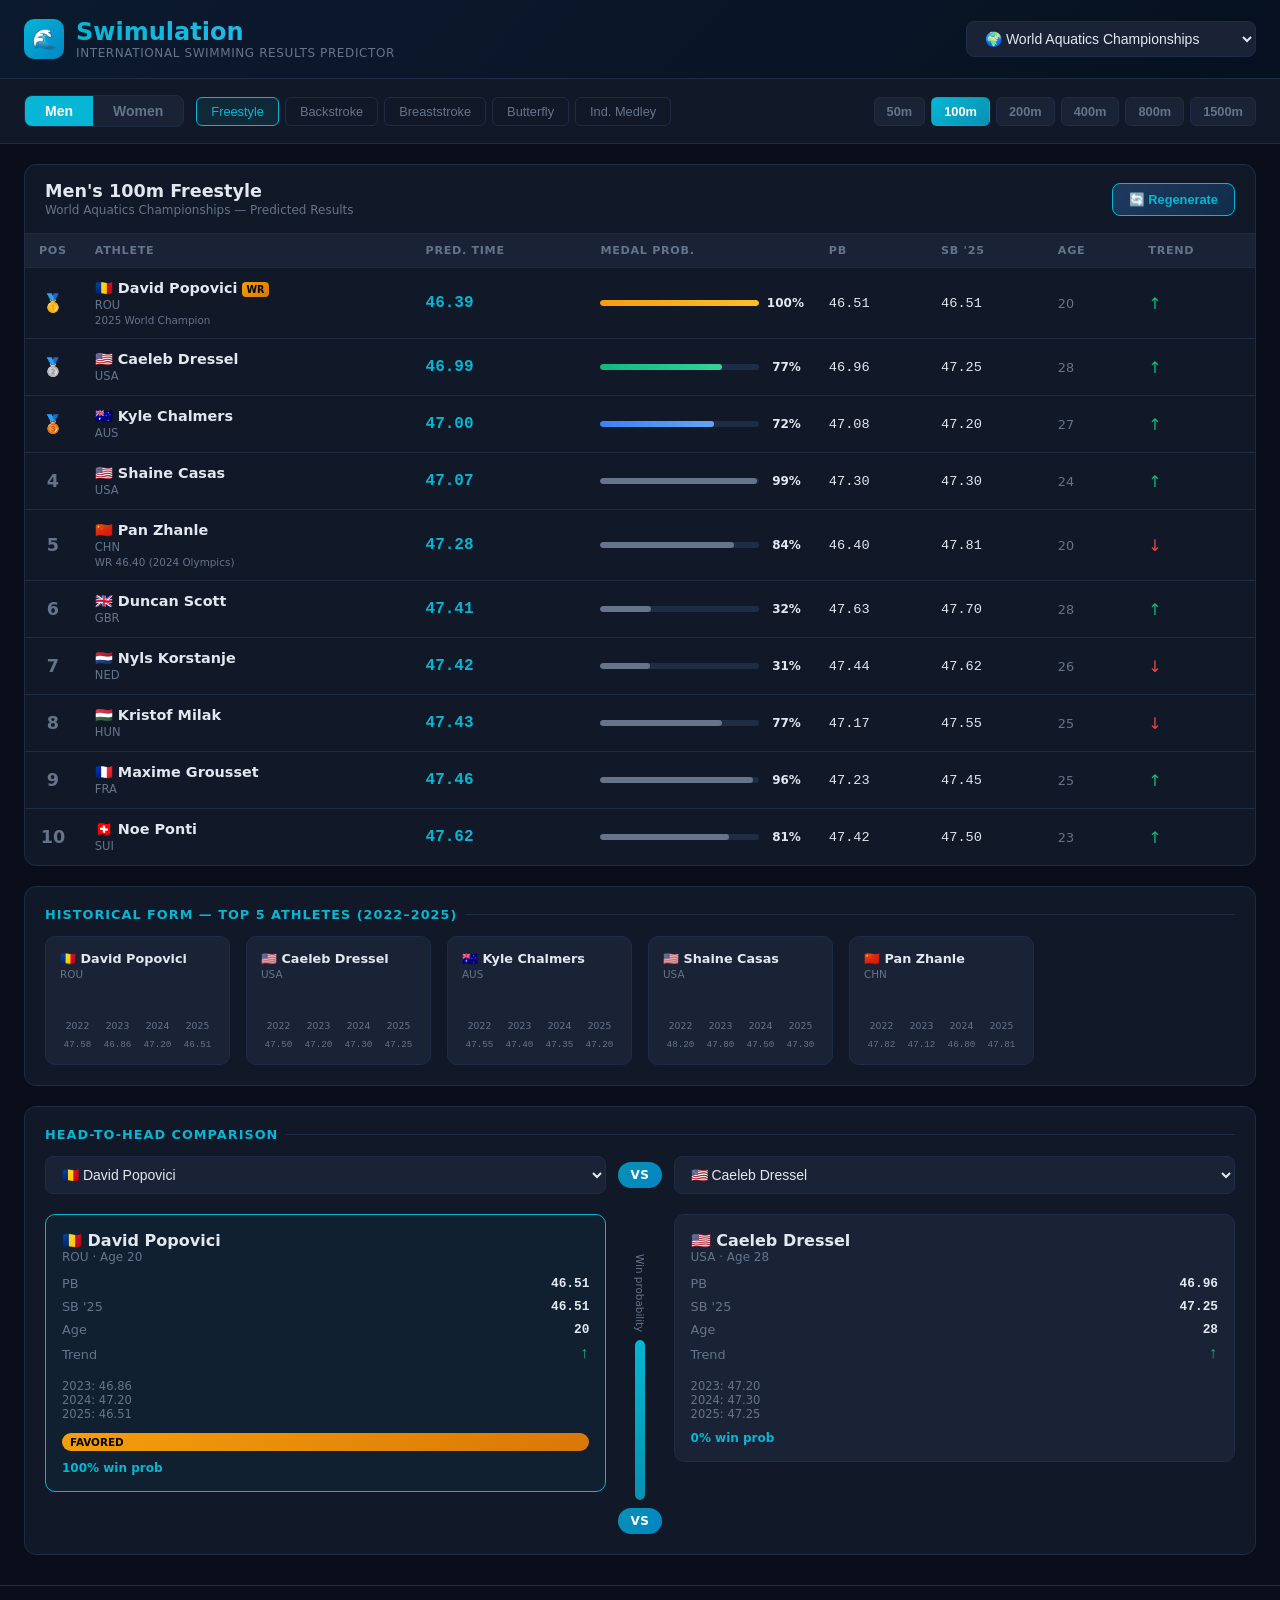
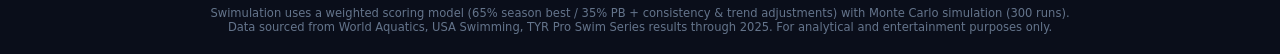
==== index.html @ b1482e3b "Initial release: Swimulation v1.0 Multi-file international swimming predictor with: - 26 Olympic eve" ====
<!DOCTYPE html>
<html lang="en">
<head>
<meta charset="UTF-8">
<meta name="viewport" content="width=device-width, initial-scale=1.0">
<title>Swimulation — International Swimming Predictor</title>
<link rel="stylesheet" href="css/styles.css">
</head>
<body>

<div class="header">
  <div class="logo">
    <div class="logo-icon">🌊</div>
    <div class="logo-text">
      <h1>Swimulation</h1>
      <p>International Swimming Results Predictor</p>
    </div>
  </div>
  <select class="comp-select" id="compSelect">
    <option value="World Aquatics Championships">🌍 World Aquatics Championships</option>
    <option value="Olympic Games">🥇 Olympic Games</option>
    <option value="Pan Pacific Championships">🏊 Pan Pacific Championships</option>
    <option value="European Aquatics Championships">🇪🇺 European Aquatics Championships</option>
    <option value="Commonwealth Games">🏴 Commonwealth Games</option>
  </select>
</div>

<div class="controls">
  <div class="gender-toggle">
    <button class="gender-btn active" onclick="setGender('M')">Men</button>
    <button class="gender-btn" onclick="setGender('W')">Women</button>
  </div>
  <div class="category-tabs" id="catTabs">
    <button class="cat-tab active" onclick="setCat('Freestyle')">Freestyle</button>
    <button class="cat-tab" onclick="setCat('Backstroke')">Backstroke</button>
    <button class="cat-tab" onclick="setCat('Breaststroke')">Breaststroke</button>
    <button class="cat-tab" onclick="setCat('Butterfly')">Butterfly</button>
    <button class="cat-tab" onclick="setCat('IM')">Ind. Medley</button>
  </div>
  <div class="dist-btns" id="distBtns"></div>
</div>

<div class="main">
  <div class="leaderboard-card animate-in" id="leaderboardCard">
    <div class="leaderboard-header">
      <div>
        <div class="event-title" id="eventTitle">Men's 100m Freestyle</div>
        <div class="event-subtitle" id="eventSubtitle">World Aquatics Championships — Predicted Results</div>
      </div>
      <button class="regen-btn" onclick="regenerate()">🔄 Regenerate</button>
    </div>
    <div class="table-wrap">
      <table>
        <thead>
          <tr>
            <th>Pos</th>
            <th>Athlete</th>
            <th>Pred. Time</th>
            <th>Medal Prob.</th>
            <th>PB</th>
            <th>SB '25</th>
            <th>Age</th>
            <th>Trend</th>
          </tr>
        </thead>
        <tbody id="leaderboardBody"></tbody>
      </table>
    </div>
  </div>

  <div class="form-card animate-in">
    <div class="section-title">Historical Form — Top 5 Athletes (2022–2025)</div>
    <div class="form-charts" id="formCharts"></div>
  </div>

  <div class="h2h-card animate-in">
    <div class="section-title">Head-to-Head Comparison</div>
    <div class="h2h-selectors">
      <select class="h2h-select" id="h2h1" onchange="renderH2H()"></select>
      <span class="vs-badge">VS</span>
      <select class="h2h-select" id="h2h2" onchange="renderH2H()"></select>
    </div>
    <div id="h2hPanel"></div>
  </div>
</div>

<div class="footer">
  Swimulation uses a weighted scoring model (65% season best / 35% PB + consistency &amp; trend adjustments) with Monte Carlo simulation (300 runs).<br>
  Data sourced from World Aquatics, USA Swimming, TYR Pro Swim Series results through 2025. For analytical and entertainment purposes only.
</div>

<script src="js/data/events.js"></script>
<script src="js/data/athletes.js"></script>
<script src="js/simulation.js"></script>
<script src="js/render.js"></script>
<script src="js/app.js"></script>
</body>
</html>
---- css/styles.css ----
/* ─── Design Tokens ─────────────────────────────────────────────────────────── */
:root {
  --bg:         #0a0e1a;
  --surface:    #111827;
  --surface2:   #1a2235;
  --border:     #1e2d45;
  --gold:       #f59e0b;
  --silver:     #94a3b8;
  --bronze:     #cd7c40;
  --teal:       #06b6d4;
  --teal-dark:  #0891b2;
  --text:       #e2e8f0;
  --text-muted: #64748b;
  --green:      #10b981;
  --red:        #ef4444;
  --amber:      #f59e0b;
  --blue:       #3b82f6;
}

/* ─── Reset ─────────────────────────────────────────────────────────────────── */
* { box-sizing: border-box; margin: 0; padding: 0; }
body {
  background: var(--bg);
  color: var(--text);
  font-family: 'Segoe UI', system-ui, sans-serif;
  min-height: 100vh;
}

/* ─── Header ─────────────────────────────────────────────────────────────────── */
.header {
  background: linear-gradient(135deg, #0c1a2e 0%, #0a1628 50%, #061020 100%);
  border-bottom: 1px solid var(--border);
  padding: 18px 24px;
  display: flex;
  align-items: center;
  justify-content: space-between;
  flex-wrap: wrap;
  gap: 12px;
}
.logo { display: flex; align-items: center; gap: 12px; }
.logo-icon {
  width: 40px; height: 40px;
  background: linear-gradient(135deg, var(--teal), #0284c7);
  border-radius: 10px;
  display: flex; align-items: center; justify-content: center;
  font-size: 20px;
}
.logo-text h1 {
  font-size: 1.5rem; font-weight: 700;
  background: linear-gradient(90deg, var(--teal), #38bdf8);
  -webkit-background-clip: text; -webkit-text-fill-color: transparent; background-clip: text;
}
.logo-text p { font-size: 0.75rem; color: var(--text-muted); letter-spacing: 0.05em; text-transform: uppercase; }
.comp-select {
  background: var(--surface2); border: 1px solid var(--border);
  color: var(--text); padding: 8px 14px; border-radius: 8px;
  font-size: 0.875rem; cursor: pointer; outline: none;
}
.comp-select:focus { border-color: var(--teal); }

/* ─── Controls ───────────────────────────────────────────────────────────────── */
.controls {
  padding: 16px 24px;
  background: var(--surface);
  border-bottom: 1px solid var(--border);
  display: flex; flex-wrap: wrap; gap: 12px; align-items: center;
}
.gender-toggle {
  display: flex; background: var(--surface2);
  border-radius: 8px; overflow: hidden; border: 1px solid var(--border);
}
.gender-btn {
  padding: 7px 20px; font-size: 0.875rem; font-weight: 600;
  cursor: pointer; border: none; background: transparent; color: var(--text-muted); transition: all 0.2s;
}
.gender-btn.active { background: var(--teal); color: #fff; }
.category-tabs { display: flex; flex-wrap: wrap; gap: 6px; }
.cat-tab {
  padding: 6px 14px; border-radius: 6px; border: 1px solid var(--border);
  background: transparent; color: var(--text-muted); font-size: 0.8rem;
  cursor: pointer; transition: all 0.2s; font-weight: 500;
}
.cat-tab.active { border-color: var(--teal); color: var(--teal); background: rgba(6,182,212,0.1); }
.dist-btns { display: flex; flex-wrap: wrap; gap: 6px; margin-left: auto; }
.dist-btn {
  padding: 6px 12px; border-radius: 6px; border: 1px solid var(--border);
  background: var(--surface2); color: var(--text-muted); font-size: 0.8rem;
  cursor: pointer; transition: all 0.2s; font-weight: 600;
}
.dist-btn.active {
  background: linear-gradient(135deg, var(--teal), var(--teal-dark));
  border-color: transparent; color: #fff;
}

/* ─── Main Layout ────────────────────────────────────────────────────────────── */
.main { padding: 20px 24px; display: grid; gap: 20px; max-width: 1400px; margin: 0 auto; }

/* ─── Section Titles ─────────────────────────────────────────────────────────── */
.section-title {
  font-size: 0.8rem; font-weight: 700; letter-spacing: 0.08em;
  text-transform: uppercase; color: var(--teal); margin-bottom: 14px;
  display: flex; align-items: center; gap: 8px;
}
.section-title::after { content: ''; flex: 1; height: 1px; background: var(--border); }

/* ─── Leaderboard ────────────────────────────────────────────────────────────── */
.leaderboard-card {
  background: var(--surface); border: 1px solid var(--border); border-radius: 12px; overflow: hidden;
}
.leaderboard-header {
  padding: 16px 20px; display: flex; align-items: center; justify-content: space-between;
  border-bottom: 1px solid var(--border);
}
.event-title { font-size: 1.1rem; font-weight: 700; }
.event-subtitle { font-size: 0.75rem; color: var(--text-muted); margin-top: 2px; }
.regen-btn {
  background: linear-gradient(135deg, #1e3a5f, #0f2d4a);
  border: 1px solid var(--teal); color: var(--teal);
  padding: 8px 16px; border-radius: 8px; cursor: pointer;
  font-size: 0.8rem; font-weight: 600; transition: all 0.2s;
  display: flex; align-items: center; gap: 6px;
}
.regen-btn:hover { background: rgba(6,182,212,0.15); }
.table-wrap { overflow-x: auto; }
table { width: 100%; border-collapse: collapse; font-size: 0.875rem; }
thead th {
  background: var(--surface2); padding: 10px 14px; text-align: left;
  font-size: 0.7rem; font-weight: 700; text-transform: uppercase;
  letter-spacing: 0.06em; color: var(--text-muted); border-bottom: 1px solid var(--border);
  white-space: nowrap;
}
tbody tr { border-bottom: 1px solid var(--border); transition: background 0.15s; }
tbody tr:last-child { border-bottom: none; }
tbody tr:hover { background: rgba(255,255,255,0.03); }
tbody td { padding: 12px 14px; vertical-align: middle; white-space: nowrap; }
.pos-cell { font-weight: 800; font-size: 1.1rem; text-align: center; width: 48px; }
.pos-1 { color: var(--gold); }
.pos-2 { color: var(--silver); }
.pos-3 { color: var(--bronze); }
.pos-other { color: var(--text-muted); }
.athlete-name { font-weight: 600; font-size: 0.9rem; }
.athlete-country { font-size: 0.72rem; color: var(--text-muted); margin-top: 1px; }
.pred-time { font-weight: 700; font-family: 'Courier New', monospace; font-size: 1rem; color: var(--teal); }
.prob-cell { min-width: 140px; }
.prob-bar-wrap { display: flex; align-items: center; gap: 8px; }
.prob-bar-bg { flex: 1; height: 6px; background: var(--border); border-radius: 3px; overflow: hidden; }
.prob-bar-fill { height: 100%; border-radius: 3px; transition: width 0.5s ease; }
.prob-bar-gold   { background: linear-gradient(90deg, var(--gold),  #fbbf24); }
.prob-bar-green  { background: linear-gradient(90deg, var(--green), #34d399); }
.prob-bar-blue   { background: linear-gradient(90deg, var(--blue),  #60a5fa); }
.prob-bar-grey   { background: var(--text-muted); }
.prob-pct { font-size: 0.75rem; font-weight: 700; width: 34px; text-align: right; }
.trend-up   { color: var(--green); font-size: 1rem; }
.trend-down { color: var(--red);   font-size: 1rem; }
.trend-flat { color: var(--text-muted); font-size: 1rem; }
.time-mono  { font-family: 'Courier New', monospace; font-size: 0.85rem; }
.age-cell   { color: var(--text-muted); font-size: 0.8rem; }
.wr-badge {
  display: inline-block; background: linear-gradient(135deg, var(--gold), #d97706);
  color: #000; font-size: 0.6rem; font-weight: 800; padding: 2px 5px;
  border-radius: 4px; margin-left: 4px; vertical-align: middle;
}

/* ─── Historical Form ────────────────────────────────────────────────────────── */
.form-card { background: var(--surface); border: 1px solid var(--border); border-radius: 12px; padding: 20px; }
.form-charts { display: grid; grid-template-columns: repeat(auto-fill, minmax(175px, 1fr)); gap: 16px; margin-top: 4px; }
.form-athlete { background: var(--surface2); border-radius: 10px; padding: 14px; border: 1px solid var(--border); }
.form-athlete-name { font-size: 0.8rem; font-weight: 700; margin-bottom: 2px; }
.form-athlete-country { font-size: 0.65rem; color: var(--text-muted); margin-bottom: 10px; }
.form-bars { display: flex; align-items: flex-end; gap: 5px; height: 60px; }
.form-year-col { display: flex; flex-direction: column; align-items: center; gap: 4px; flex: 1; }
.form-bar { width: 100%; border-radius: 3px 3px 0 0; transition: height 0.4s ease; }
.form-year-label { font-size: 0.58rem; color: var(--text-muted); }
.form-time-label { font-size: 0.58rem; font-family: monospace; color: var(--text-muted); margin-top: 4px; }

/* ─── Head to Head ───────────────────────────────────────────────────────────── */
.h2h-card { background: var(--surface); border: 1px solid var(--border); border-radius: 12px; padding: 20px; }
.h2h-selectors { display: flex; align-items: center; gap: 12px; margin-bottom: 20px; flex-wrap: wrap; }
.h2h-select {
  flex: 1; min-width: 160px; background: var(--surface2); border: 1px solid var(--border);
  color: var(--text); padding: 9px 12px; border-radius: 8px; font-size: 0.875rem; outline: none; cursor: pointer;
}
.h2h-select:focus { border-color: var(--teal); }
.vs-badge {
  background: linear-gradient(135deg, var(--teal-dark), #0284c7);
  color: white; padding: 6px 12px; border-radius: 20px;
  font-size: 0.75rem; font-weight: 800; letter-spacing: 0.05em;
}
.h2h-comparison { display: grid; grid-template-columns: 1fr auto 1fr; gap: 12px; align-items: start; }
.h2h-athlete { background: var(--surface2); border-radius: 10px; padding: 16px; border: 1px solid var(--border); }
.h2h-athlete.winner { border-color: var(--teal); background: rgba(6,182,212,0.05); }
.h2h-name { font-size: 1rem; font-weight: 700; }
.h2h-country { font-size: 0.75rem; color: var(--text-muted); margin-bottom: 12px; }
.h2h-stats { display: flex; flex-direction: column; gap: 8px; }
.h2h-stat { display: flex; justify-content: space-between; align-items: center; font-size: 0.8rem; }
.h2h-stat-label { color: var(--text-muted); }
.h2h-stat-val { font-weight: 700; font-family: monospace; }
.h2h-stat-val.win { color: var(--green); }
.h2h-mid { display: flex; flex-direction: column; align-items: center; gap: 8px; padding-top: 40px; }
.h2h-prob-bar { width: 10px; height: 160px; background: var(--border); border-radius: 5px; overflow: hidden; position: relative; }
.h2h-prob-fill { position: absolute; bottom: 0; width: 100%; border-radius: 5px; background: linear-gradient(180deg, var(--teal), var(--teal-dark)); transition: height 0.5s ease; }
.h2h-label { font-size: 0.65rem; color: var(--text-muted); writing-mode: vertical-rl; text-orientation: mixed; }
.favored-badge {
  background: linear-gradient(135deg, var(--gold), #d97706);
  color: #000; font-size: 0.65rem; font-weight: 800; padding: 3px 8px; border-radius: 10px; text-transform: uppercase;
}
.no-data { color: var(--text-muted); font-size: 0.85rem; text-align: center; padding: 20px; }

/* ─── Footer ─────────────────────────────────────────────────────────────────── */
.footer {
  text-align: center; padding: 20px; color: var(--text-muted);
  font-size: 0.72rem; border-top: 1px solid var(--border); margin-top: 10px;
}

/* ─── Responsive ─────────────────────────────────────────────────────────────── */
@media (max-width: 700px) {
  .header { flex-direction: column; align-items: flex-start; }
  .controls { flex-direction: column; align-items: flex-start; }
  .dist-btns { margin-left: 0; }
  .h2h-comparison { grid-template-columns: 1fr; }
  .h2h-mid { flex-direction: row; padding-top: 0; }
  .h2h-prob-bar { width: 160px; height: 10px; }
  .h2h-prob-fill { top: 0; bottom: auto; height: 100%; width: 50%; right: 0; left: auto; }
  .main { padding: 14px; }
}

/* ─── Animations ─────────────────────────────────────────────────────────────── */
.animate-in { animation: fadeSlide 0.35s ease forwards; }
@keyframes fadeSlide {
  from { opacity: 0; transform: translateY(8px); }
  to   { opacity: 1; transform: translateY(0); }
}
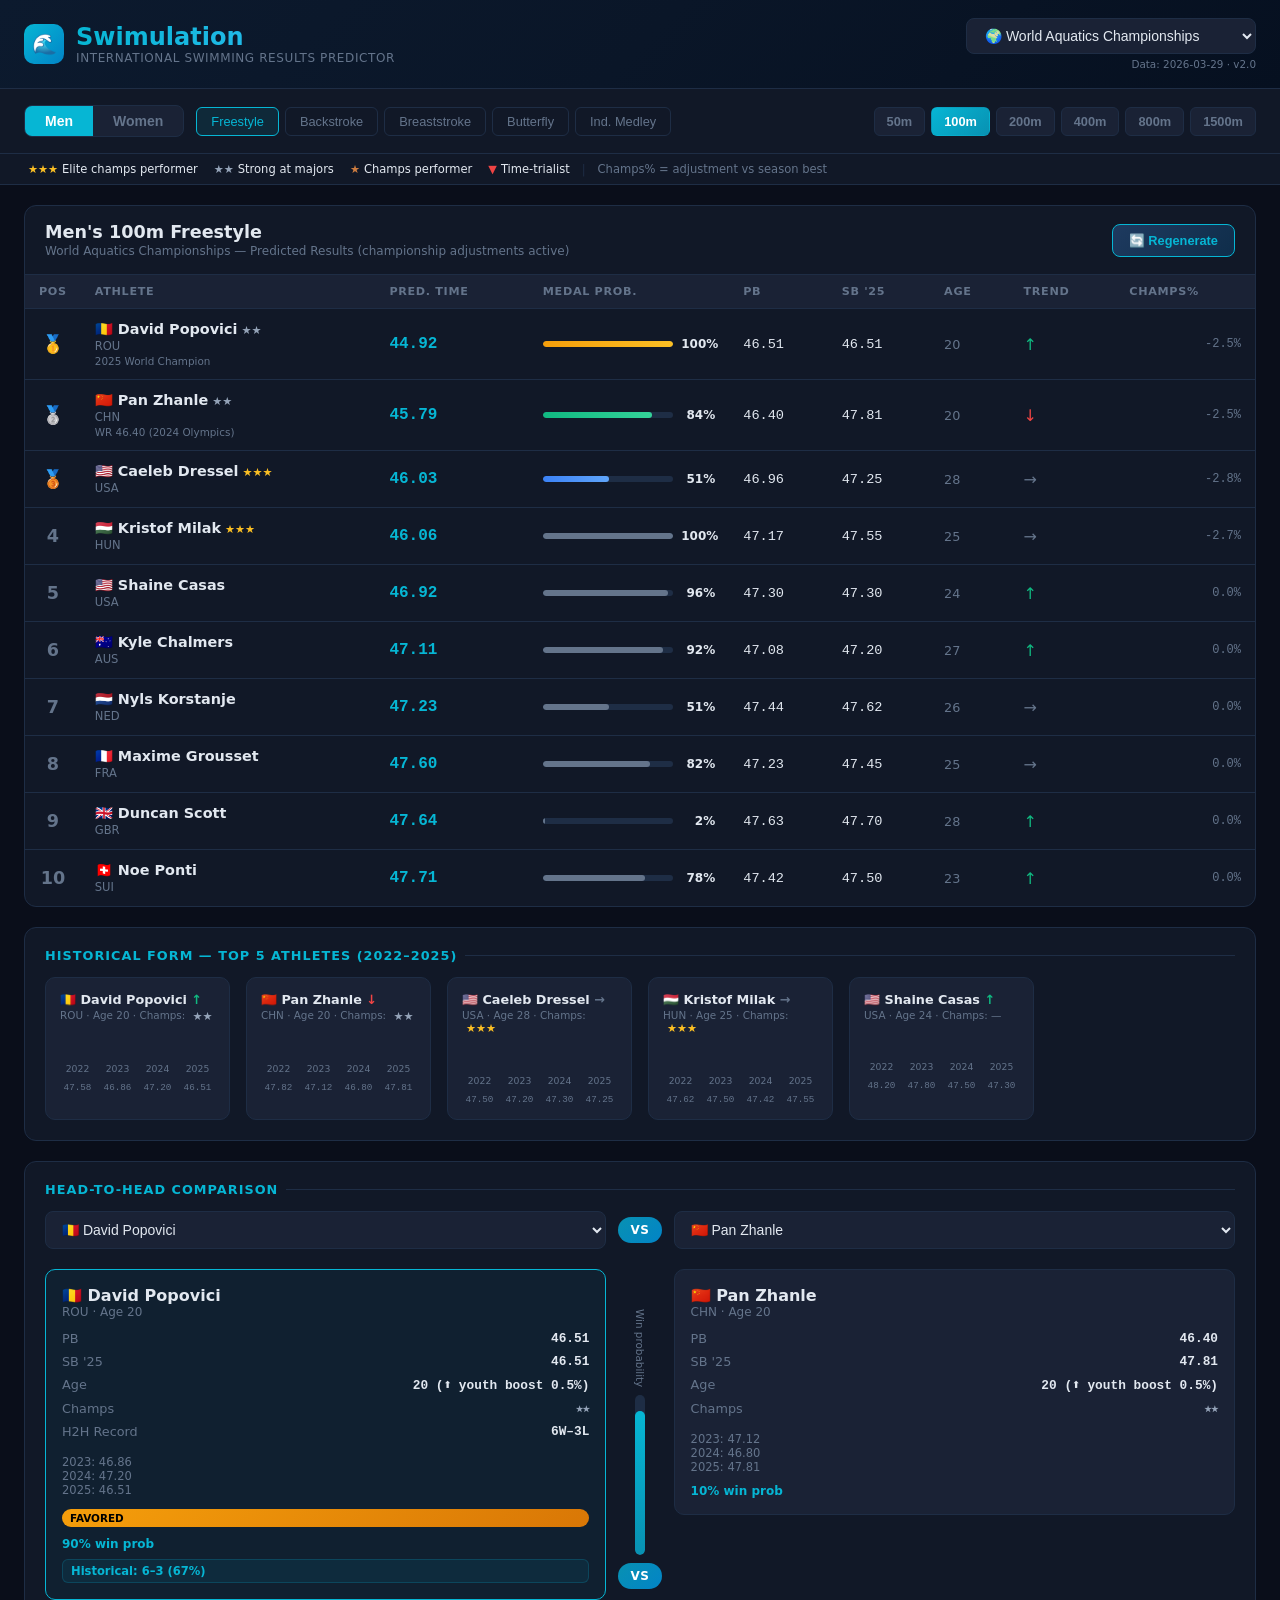
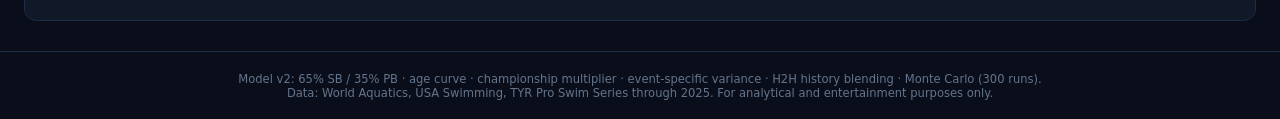
==== commit b6a98838: "feat: v2 model — age curve, champsMult, H2H, event variance, JSON data, scraper, backtest, GH Action" ====
--- a/index.html
+++ b/index.html
@@ -16,28 +16,42 @@
       <p>International Swimming Results Predictor</p>
     </div>
   </div>
-  <select class="comp-select" id="compSelect">
-    <option value="World Aquatics Championships">🌍 World Aquatics Championships</option>
-    <option value="Olympic Games">🥇 Olympic Games</option>
-    <option value="Pan Pacific Championships">🏊 Pan Pacific Championships</option>
-    <option value="European Aquatics Championships">🇪🇺 European Aquatics Championships</option>
-    <option value="Commonwealth Games">🏴 Commonwealth Games</option>
-  </select>
+  <div class="header-right">
+    <select class="comp-select" id="compSelect">
+      <option value="World Aquatics Championships">🌍 World Aquatics Championships</option>
+      <option value="Olympic Games">🥇 Olympic Games</option>
+      <option value="Pan Pacific Championships">🏊 Pan Pacific Championships</option>
+      <option value="European Aquatics Championships">🇪🇺 European Aquatics Championships</option>
+      <option value="Commonwealth Games">🏴 Commonwealth Games</option>
+      <option value="US Nationals">🇺🇸 US Nationals</option>
+      <option value="TYR Pro Swim Series">🏅 TYR Pro Swim Series</option>
+    </select>
+    <div class="data-version" id="dataVersion">Loading data…</div>
+  </div>
 </div>
 
 <div class="controls">
   <div class="gender-toggle">
-    <button class="gender-btn active" onclick="setGender('M')">Men</button>
-    <button class="gender-btn" onclick="setGender('W')">Women</button>
+    <button class="gender-btn active" data-gender="M" onclick="setGender('M')">Men</button>
+    <button class="gender-btn" data-gender="W" onclick="setGender('W')">Women</button>
   </div>
   <div class="category-tabs" id="catTabs">
-    <button class="cat-tab active" onclick="setCat('Freestyle')">Freestyle</button>
-    <button class="cat-tab" onclick="setCat('Backstroke')">Backstroke</button>
-    <button class="cat-tab" onclick="setCat('Breaststroke')">Breaststroke</button>
-    <button class="cat-tab" onclick="setCat('Butterfly')">Butterfly</button>
-    <button class="cat-tab" onclick="setCat('IM')">Ind. Medley</button>
+    <button class="cat-tab active" data-cat="Freestyle"    onclick="setCat('Freestyle')">Freestyle</button>
+    <button class="cat-tab"        data-cat="Backstroke"   onclick="setCat('Backstroke')">Backstroke</button>
+    <button class="cat-tab"        data-cat="Breaststroke" onclick="setCat('Breaststroke')">Breaststroke</button>
+    <button class="cat-tab"        data-cat="Butterfly"    onclick="setCat('Butterfly')">Butterfly</button>
+    <button class="cat-tab"        data-cat="IM"           onclick="setCat('IM')">Ind. Medley</button>
   </div>
   <div class="dist-btns" id="distBtns"></div>
+</div>
+
+<div class="model-legend">
+  <span class="legend-item"><span class="champs-badge champs-elite">★★★</span> Elite champs performer</span>
+  <span class="legend-item"><span class="champs-badge champs-good">★★</span> Strong at majors</span>
+  <span class="legend-item"><span class="champs-badge champs-ok">★</span> Champs performer</span>
+  <span class="legend-item"><span class="champs-badge champs-poor">▼</span> Time-trialist</span>
+  <span class="legend-sep">|</span>
+  <span class="legend-item" style="color:var(--text-muted);font-size:0.72rem">Champs% = adjustment vs season best</span>
 </div>
 
 <div class="main">
@@ -61,6 +75,7 @@
             <th>SB '25</th>
             <th>Age</th>
             <th>Trend</th>
+            <th title="Championship multiplier vs season best">Champs%</th>
           </tr>
         </thead>
         <tbody id="leaderboardBody"></tbody>
@@ -85,12 +100,11 @@
 </div>
 
 <div class="footer">
-  Swimulation uses a weighted scoring model (65% season best / 35% PB + consistency &amp; trend adjustments) with Monte Carlo simulation (300 runs).<br>
-  Data sourced from World Aquatics, USA Swimming, TYR Pro Swim Series results through 2025. For analytical and entertainment purposes only.
+  Model v2: 65% SB / 35% PB · age curve · championship multiplier · event-specific variance · H2H history blending · Monte Carlo (300 runs).<br>
+  Data: World Aquatics, USA Swimming, TYR Pro Swim Series through 2025. For analytical and entertainment purposes only.
 </div>
 
 <script src="js/data/events.js"></script>
-<script src="js/data/athletes.js"></script>
 <script src="js/simulation.js"></script>
 <script src="js/render.js"></script>
 <script src="js/app.js"></script>
--- a/css/styles.css
+++ b/css/styles.css
@@ -230,3 +230,51 @@
   from { opacity: 0; transform: translateY(8px); }
   to   { opacity: 1; transform: translateY(0); }
 }
+
+/* ─── v2.0 New Styles ────────────────────────────────────────────────────────── */
+
+/* Header right */
+.header-right { display: flex; flex-direction: column; align-items: flex-end; gap: 4px; }
+.data-version { font-size: 0.65rem; color: var(--text-muted); }
+
+/* Championship performer badges */
+.champs-badge { font-size: 0.7rem; margin-left: 4px; vertical-align: middle; }
+.champs-elite  { color: #fbbf24; }
+.champs-good   { color: #94a3b8; }
+.champs-ok     { color: #cd7c40; }
+.champs-poor   { color: var(--red); }
+
+/* H2H historical record */
+.h2h-hist-record {
+  margin-top: 8px; font-size: 0.72rem; color: var(--teal);
+  font-weight: 600; padding: 4px 8px; background: rgba(6,182,212,0.08);
+  border-radius: 6px; border: 1px solid rgba(6,182,212,0.2);
+}
+
+/* Retired/inactive row */
+.retired-row td { padding: 8px 14px; }
+.retired-note {
+  font-size: 0.72rem; color: var(--text-muted);
+  background: rgba(239,68,68,0.05); border-top: 1px dashed var(--border);
+  font-style: italic;
+}
+.status-badge {
+  display: inline-block; font-size: 0.6rem; font-weight: 700;
+  padding: 1px 5px; border-radius: 4px; margin-left: 4px; vertical-align: middle;
+}
+.status-badge.retired { background: rgba(239,68,68,0.15); color: var(--red); border: 1px solid rgba(239,68,68,0.3); }
+
+/* Champs multiplier column */
+.champs-mult-cell { font-size: 0.75rem; font-family: monospace; color: var(--text-muted); text-align: right; }
+
+/* Model legend */
+.model-legend {
+  display: flex; flex-wrap: wrap; gap: 12px; align-items: center;
+  padding: 8px 24px; background: var(--surface); border-bottom: 1px solid var(--border);
+  font-size: 0.72rem;
+}
+.legend-item { display: flex; align-items: center; gap: 4px; }
+.legend-sep { color: var(--border); }
+
+/* Age info in H2H */
+.h2h-age-note { font-size: 0.68rem; color: var(--text-muted); font-style: italic; }
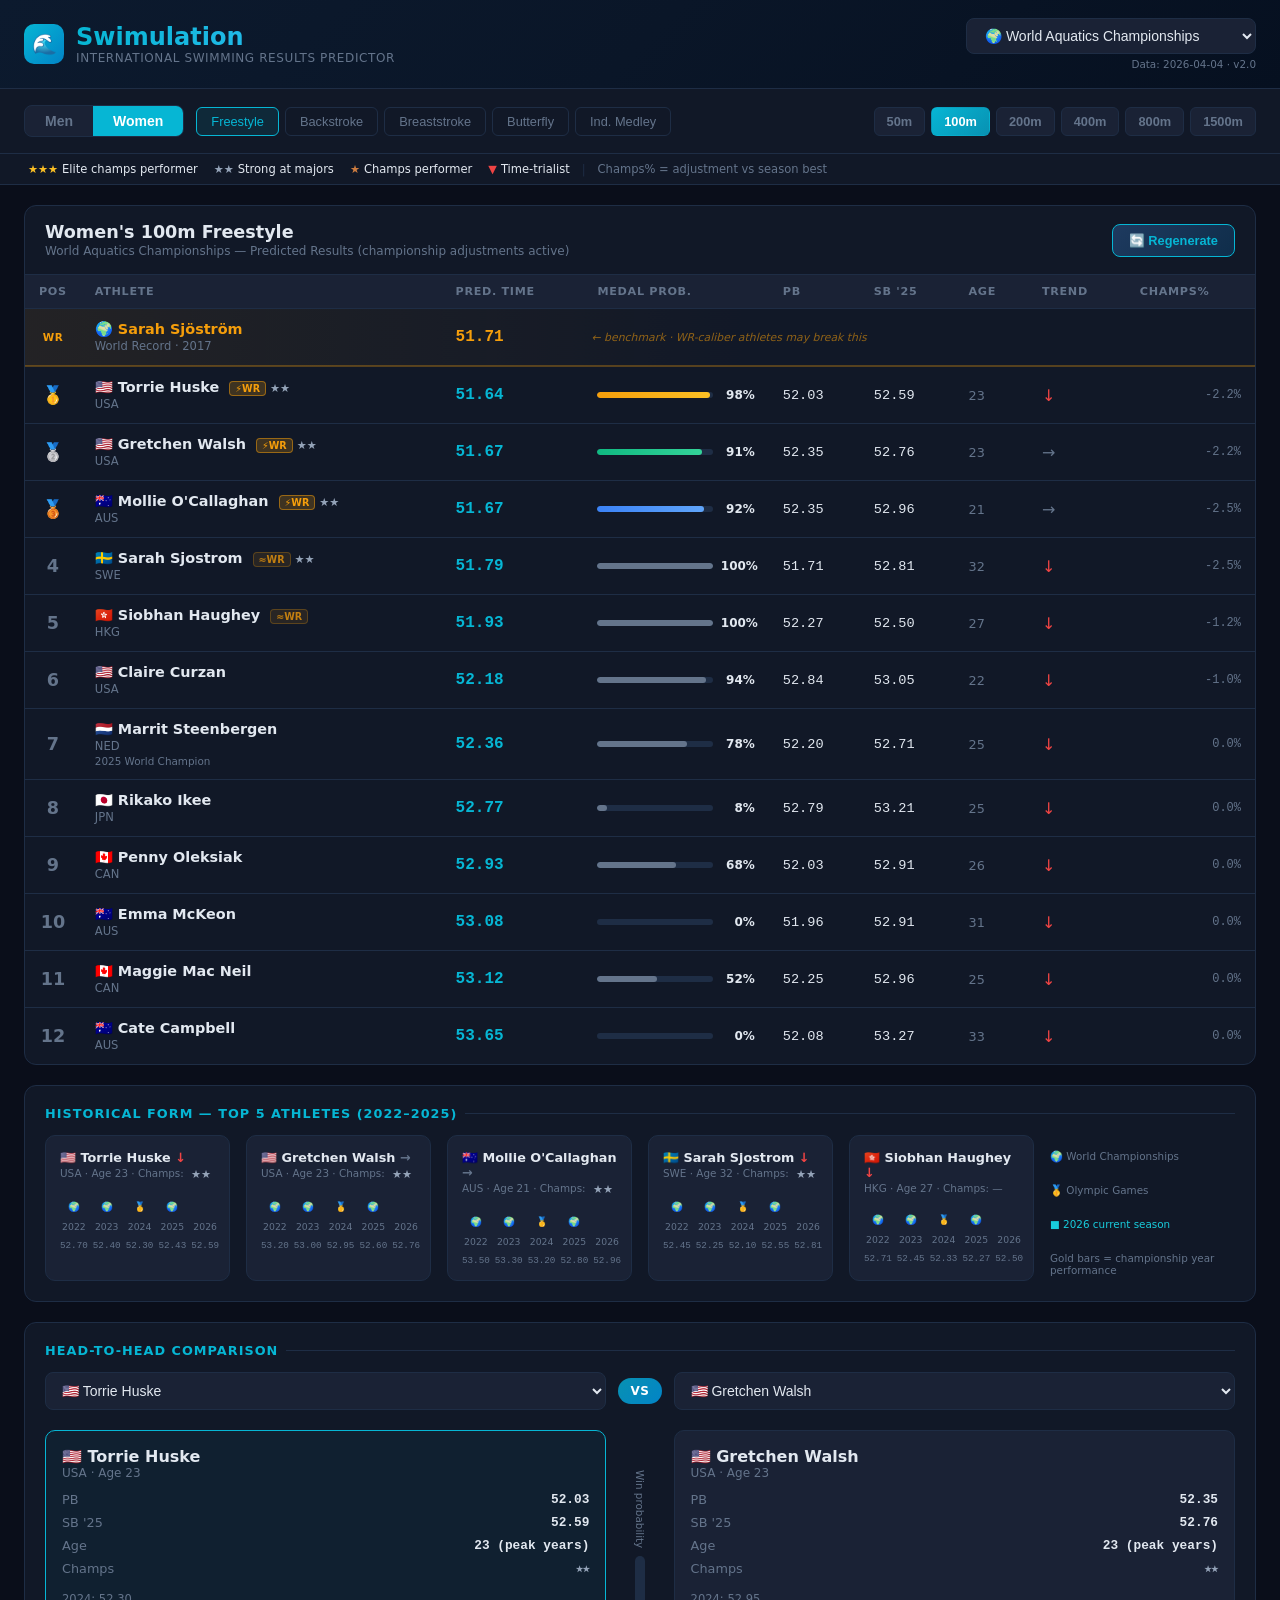
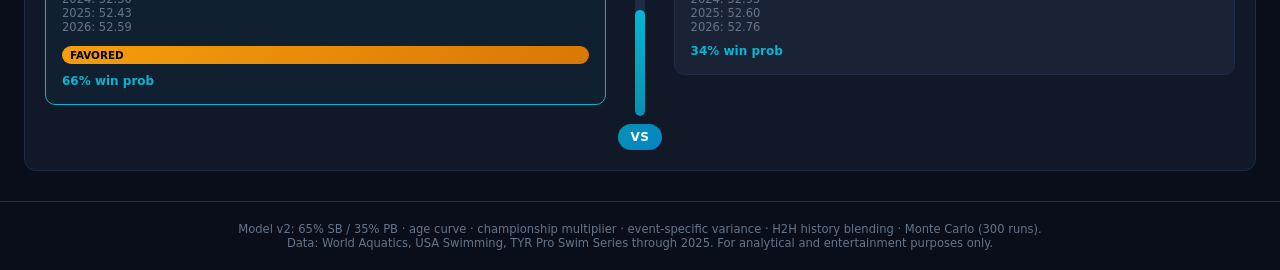
==== commit 1fe7f84b: "feat: athlete profiles, championship overlays, expanded 2026 data - Women set as default gender on l" ====
--- a/index.html
+++ b/index.html
@@ -32,8 +32,8 @@
 
 <div class="controls">
   <div class="gender-toggle">
-    <button class="gender-btn active" data-gender="M" onclick="setGender('M')">Men</button>
-    <button class="gender-btn" data-gender="W" onclick="setGender('W')">Women</button>
+    <button class="gender-btn" data-gender="M" onclick="setGender('M')">Men</button>
+    <button class="gender-btn active" data-gender="W" onclick="setGender('W')">Women</button>
   </div>
   <div class="category-tabs" id="catTabs">
     <button class="cat-tab active" data-cat="Freestyle"    onclick="setCat('Freestyle')">Freestyle</button>
@@ -104,6 +104,20 @@
   Data: World Aquatics, USA Swimming, TYR Pro Swim Series through 2025. For analytical and entertainment purposes only.
 </div>
 
+<!-- ── Athlete Profile Modal ──────────────────────────────────────────── -->
+<div class="modal-overlay" id="profileModal" onclick="closeProfile()">
+  <div class="modal-box" onclick="event.stopPropagation()">
+    <div class="modal-header">
+      <div>
+        <div class="modal-athlete-name" id="profileName"></div>
+        <div class="modal-athlete-meta" id="profileMeta"></div>
+      </div>
+      <button class="modal-close" onclick="closeProfile()">✕</button>
+    </div>
+    <div class="modal-body" id="profileContent"></div>
+  </div>
+</div>
+
 <script src="js/data/events.js"></script>
 <script src="js/simulation.js"></script>
 <script src="js/render.js"></script>
--- a/css/styles.css
+++ b/css/styles.css
@@ -278,3 +278,124 @@
 
 /* Age info in H2H */
 .h2h-age-note { font-size: 0.68rem; color: var(--text-muted); font-style: italic; }
+
+/* World Record reference row */
+.wr-ref-row {
+  background: linear-gradient(90deg, rgba(245,158,11,0.08) 0%, transparent 60%);
+  border-bottom: 2px solid rgba(245,158,11,0.3);
+}
+.wr-ref-pos {
+  color: var(--gold) !important;
+  font-size: 0.65rem !important;
+  font-weight: 800;
+  letter-spacing: 0.04em;
+}
+.wr-ref-name { color: var(--gold) !important; }
+.wr-ref-time {
+  color: var(--gold) !important;
+  font-weight: 700;
+}
+.wr-ref-note {
+  font-size: 0.68rem;
+  color: rgba(245,158,11,0.55);
+  font-style: italic;
+  padding-left: 8px !important;
+}
+
+/* ─── Athlete Profile Modal ──────────────────────────────────────────────────── */
+.modal-overlay {
+  position: fixed; inset: 0; z-index: 1000;
+  background: rgba(0,0,0,0.75); backdrop-filter: blur(4px);
+  display: flex; align-items: center; justify-content: center;
+  padding: 20px; opacity: 0; pointer-events: none; transition: opacity 0.2s;
+}
+.modal-overlay.open { opacity: 1; pointer-events: all; }
+.modal-box {
+  background: var(--surface); border: 1px solid var(--border);
+  border-radius: 14px; width: 100%; max-width: 760px;
+  max-height: 88vh; overflow-y: auto;
+  box-shadow: 0 24px 60px rgba(0,0,0,0.6);
+  animation: modalIn 0.22s ease;
+}
+@keyframes modalIn {
+  from { transform: translateY(14px) scale(0.97); opacity: 0; }
+  to   { transform: translateY(0) scale(1); opacity: 1; }
+}
+.modal-header {
+  display: flex; align-items: flex-start; justify-content: space-between;
+  padding: 20px 22px 16px; border-bottom: 1px solid var(--border);
+  position: sticky; top: 0; z-index: 1;
+  background: var(--surface);
+}
+.modal-athlete-name { font-size: 1.4rem; font-weight: 800; }
+.modal-athlete-meta { font-size: 0.8rem; color: var(--text-muted); margin-top: 3px; }
+.modal-close {
+  background: var(--surface2); border: 1px solid var(--border);
+  color: var(--text-muted); width: 32px; height: 32px; border-radius: 8px;
+  cursor: pointer; font-size: 1rem; display: flex; align-items: center; justify-content: center;
+  flex-shrink: 0; transition: all 0.15s;
+}
+.modal-close:hover { color: var(--text); border-color: var(--text-muted); }
+.modal-body { padding: 20px 22px; }
+.profile-stats { display: flex; flex-wrap: wrap; gap: 10px; margin-bottom: 22px; }
+.profile-stat-chip {
+  background: var(--surface2); border: 1px solid var(--border);
+  border-radius: 8px; padding: 8px 14px; font-size: 0.8rem;
+}
+.profile-stat-chip .chip-label {
+  color: var(--text-muted); font-size: 0.68rem; text-transform: uppercase;
+  letter-spacing: 0.04em; margin-bottom: 2px;
+}
+.profile-stat-chip .chip-val { font-weight: 700; font-family: monospace; }
+.profile-events-title {
+  font-size: 0.72rem; font-weight: 700; letter-spacing: 0.08em;
+  text-transform: uppercase; color: var(--teal); margin-bottom: 12px;
+  display: flex; align-items: center; gap: 8px;
+}
+.profile-events-title::after { content: ''; flex: 1; height: 1px; background: var(--border); }
+.profile-event-row {
+  display: flex; align-items: center; gap: 12px; padding: 10px 12px;
+  background: var(--surface2); border: 1px solid var(--border);
+  border-radius: 9px; margin-bottom: 8px; cursor: pointer; transition: border-color 0.15s;
+}
+.profile-event-row:hover { border-color: var(--teal); }
+.profile-event-name { font-size: 0.82rem; font-weight: 700; min-width: 140px; }
+.profile-event-times { display: flex; gap: 18px; font-family: monospace; font-size: 0.8rem; }
+.profile-time-label { color: var(--text-muted); font-family: sans-serif; font-size: 0.68rem; }
+.profile-mini-bars { display: flex; align-items: flex-end; gap: 3px; height: 40px; margin-left: auto; }
+.profile-mini-bar-col { display: flex; flex-direction: column; align-items: center; gap: 2px; }
+.profile-mini-bar { width: 13px; border-radius: 2px 2px 0 0; }
+.profile-mini-year { font-size: 0.5rem; color: var(--text-muted); }
+.athlete-name-link { cursor: pointer; transition: color 0.15s; display: inline; }
+.athlete-name-link:hover { color: var(--teal); text-decoration: underline; text-underline-offset: 2px; }
+
+/* ─── Form chart: championship year markers ─────────────────────────────────── */
+.form-year-col { position: relative; }
+.champs-star {
+  position: absolute; top: -15px; left: 50%; transform: translateX(-50%);
+  font-size: 0.6rem; line-height: 1; pointer-events: none;
+}
+.form-champs-legend {
+  font-size: 0.65rem; color: var(--text-muted); margin-top: 10px;
+  display: flex; gap: 12px; flex-wrap: wrap;
+}
+.form-champs-legend span { display: flex; align-items: center; gap: 3px; }
+
+/* WR badge variants */
+.wr-badge {
+  display: inline-block; font-size: 0.6rem; font-weight: 800;
+  padding: 1px 5px; border-radius: 4px; margin-left: 5px; vertical-align: middle;
+}
+.wr-threat {
+  background: rgba(245,158,11,0.2); color: var(--gold);
+  border: 1px solid rgba(245,158,11,0.5);
+  animation: pulse-wr 2s infinite;
+}
+.wr-pace {
+  background: rgba(245,158,11,0.1); color: rgba(245,158,11,0.75);
+  border: 1px solid rgba(245,158,11,0.25);
+}
+@keyframes pulse-wr {
+  0%, 100% { opacity: 1; }
+  50% { opacity: 0.6; }
+}
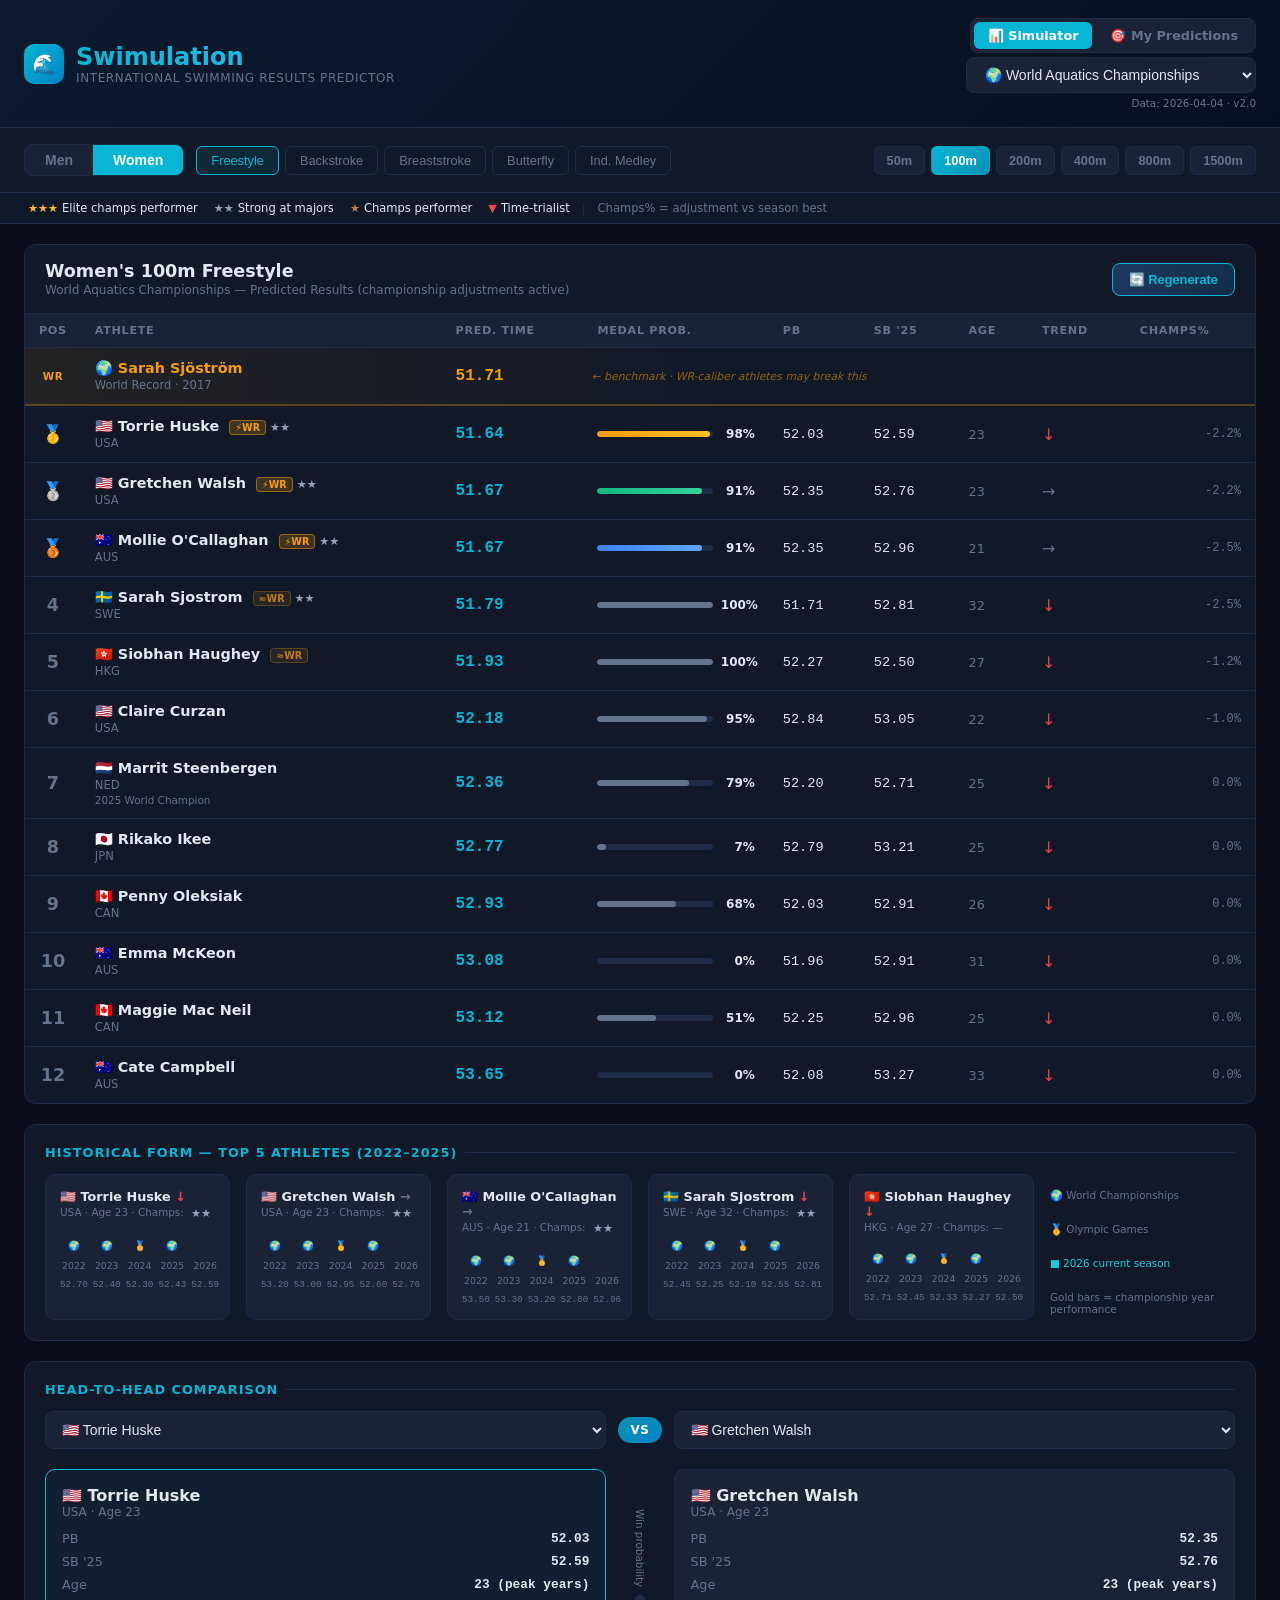
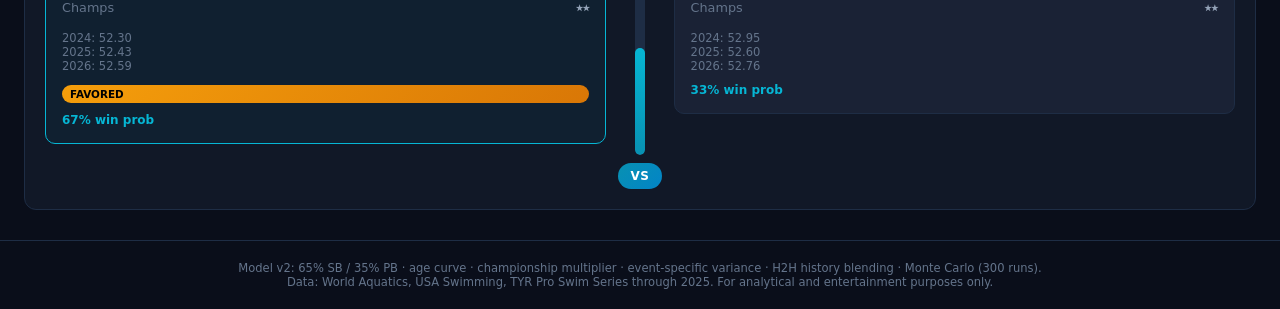
==== commit 48a1d5f1: "Add Predictions page with drag-and-drop pick builder and scoring - New predictions.html: pick predic" ====
--- a/index.html
+++ b/index.html
@@ -17,6 +17,10 @@
     </div>
   </div>
   <div class="header-right">
+    <nav class="page-nav">
+      <a class="page-nav-link active" href="index.html">📊 Simulator</a>
+      <a class="page-nav-link" href="predictions.html">🎯 My Predictions</a>
+    </nav>
     <select class="comp-select" id="compSelect">
       <option value="World Aquatics Championships">🌍 World Aquatics Championships</option>
       <option value="Olympic Games">🥇 Olympic Games</option>
--- a/css/styles.css
+++ b/css/styles.css
@@ -57,6 +57,20 @@
   font-size: 0.875rem; cursor: pointer; outline: none;
 }
 .comp-select:focus { border-color: var(--teal); }
+
+/* ─── Page Nav (Simulator ↔ Predictions) ──────────────────────────────────── */
+.page-nav {
+  display: flex; gap: 4px; align-items: center;
+  background: var(--surface2); border: 1px solid var(--border);
+  border-radius: 8px; padding: 3px;
+}
+.page-nav-link {
+  padding: 6px 14px; border-radius: 6px;
+  font-size: 0.8rem; font-weight: 600;
+  text-decoration: none; color: var(--text-muted); transition: all 0.2s; white-space: nowrap;
+}
+.page-nav-link:hover { color: var(--text); background: rgba(255,255,255,0.05); }
+.page-nav-link.active { background: var(--teal); color: #fff; }
 
 /* ─── Controls ───────────────────────────────────────────────────────────────── */
 .controls {
